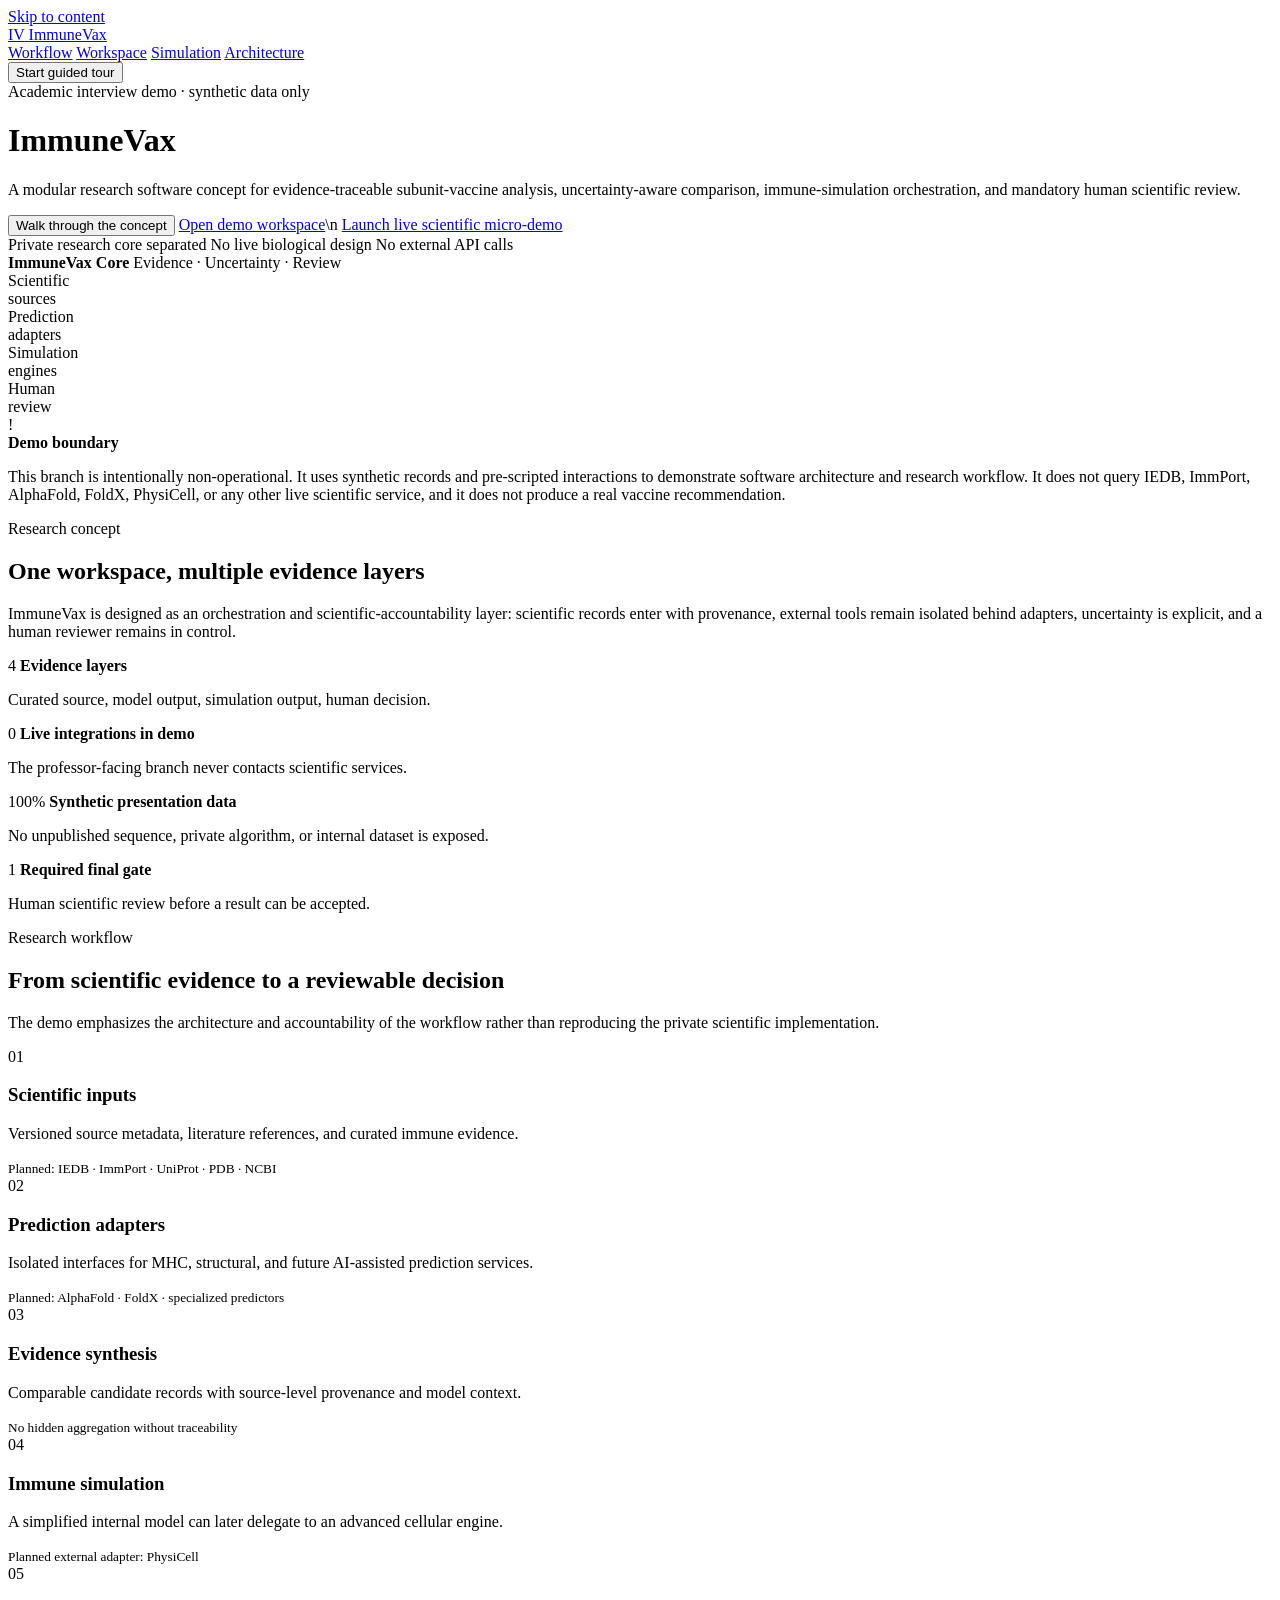
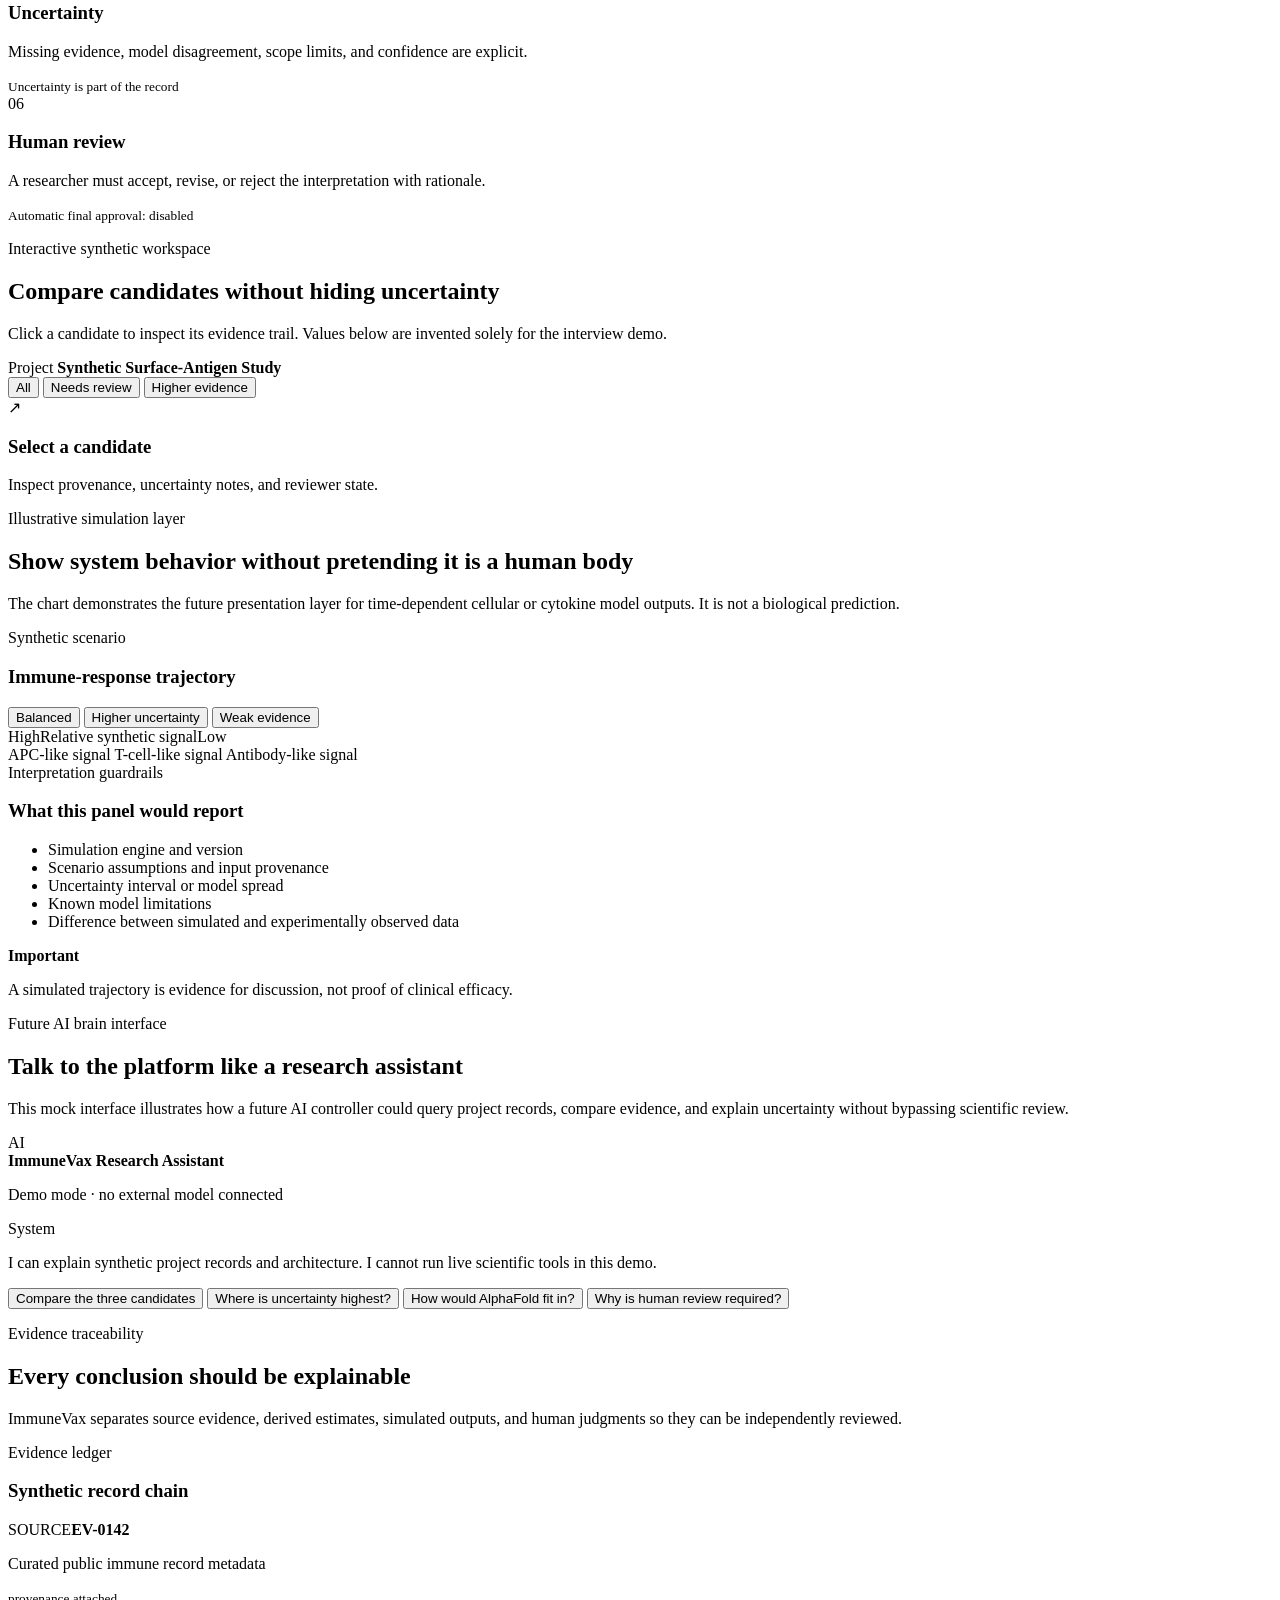
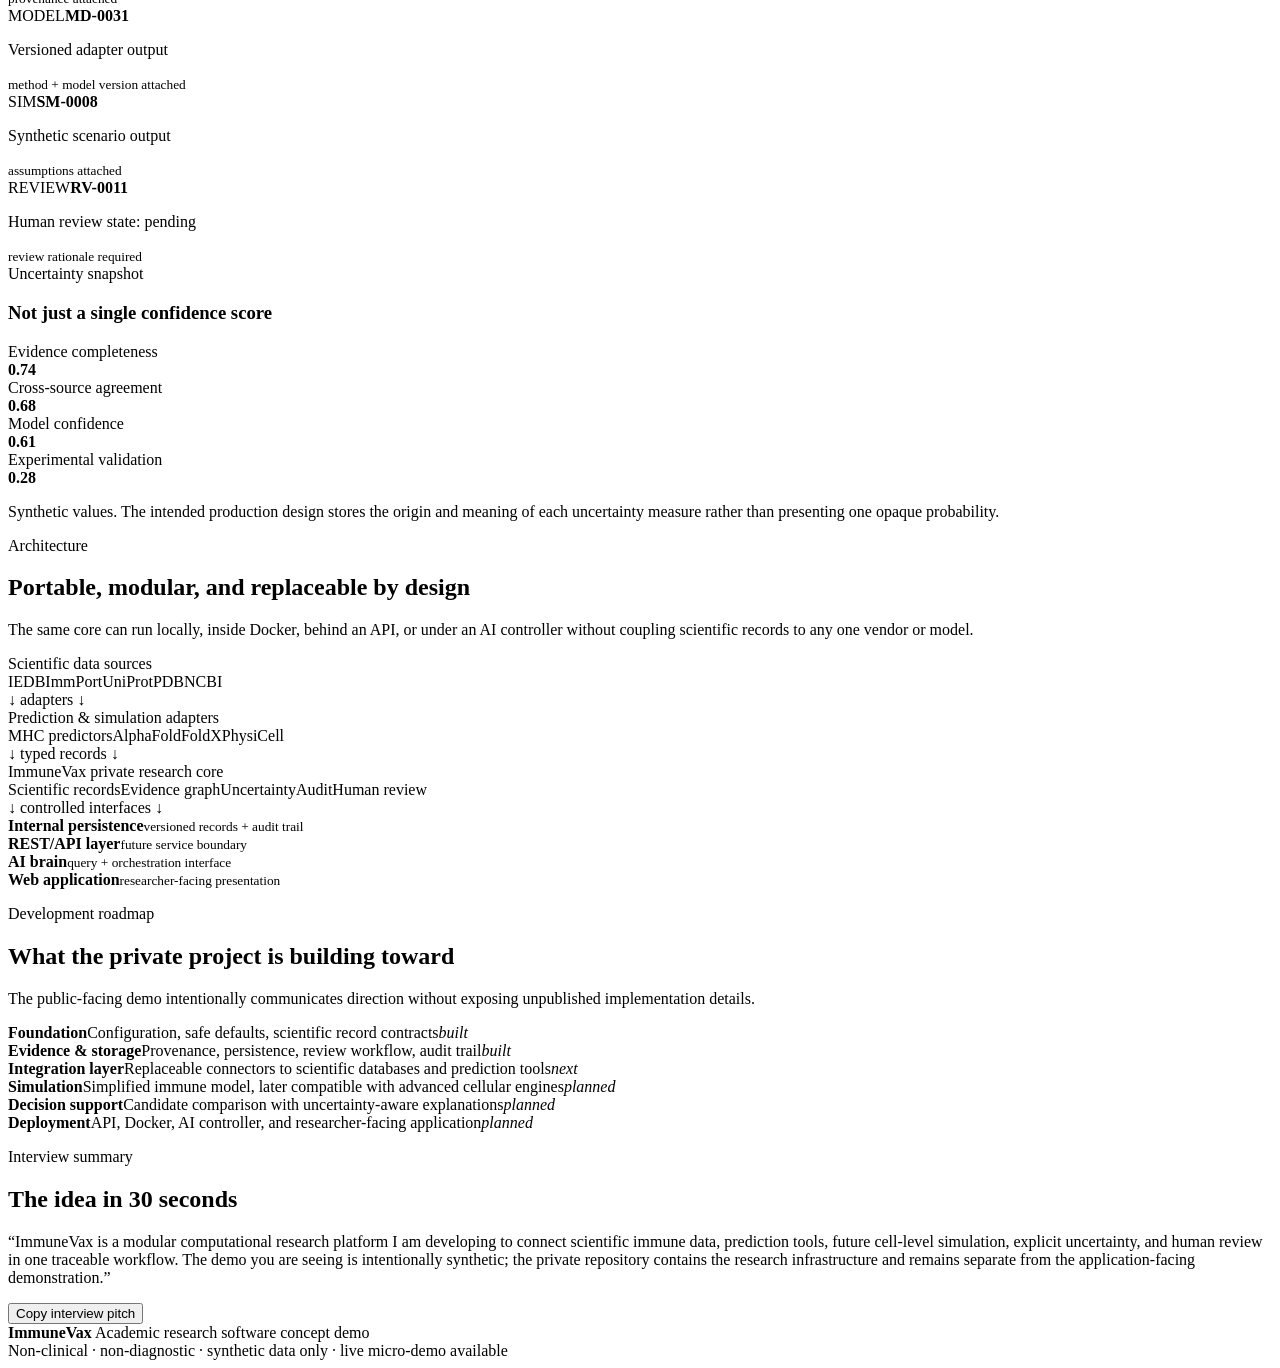
==== index.html @ f4bfb25c "feat: publish standalone ImmuneVax professor demo" ====
<!doctype html>
<html lang="en">
<head>
  <meta charset="utf-8">
  <meta name="viewport" content="width=device-width, initial-scale=1">
  <meta name="description" content="ImmuneVax academic interview demo — a synthetic, non-operational research software concept for evidence-traceable vaccine analysis.">
  <title>ImmuneVax — Academic Research Demo</title>
  <link rel="stylesheet" href="./styles.css">
</head>
<body>
  <a class="skip-link" href="#main">Skip to content</a>

  <nav class="topbar" aria-label="Primary navigation">
    <a class="brand" href="#top" aria-label="ImmuneVax home">
      <span class="brand-mark">IV</span>
      <span>ImmuneVax</span>
    </a>
    <div class="nav-links">
      <a href="#workflow">Workflow</a>
      <a href="#workspace">Workspace</a>
      <a href="#simulation">Simulation</a>
      <a href="#architecture">Architecture</a>
    </div>
    <button id="tourButton" class="button compact primary" type="button">Start guided tour</button>
  </nav>

  <header id="top" class="hero">
    <div class="hero-copy">
      <div class="badge">Academic interview demo · synthetic data only</div>
      <h1>ImmuneVax</h1>
      <p class="hero-kicker">A modular research software concept for evidence-traceable subunit-vaccine analysis, uncertainty-aware comparison, immune-simulation orchestration, and mandatory human scientific review.</p>
      <div class="hero-actions">
        <button id="heroTourButton" class="button primary" type="button">Walk through the concept</button>
        <a href="#workspace" class="button">Open demo workspace</a>\n        <a href="./live-demo.html" class="button live-button">Launch live scientific micro-demo</a>
      </div>
      <div class="hero-meta" aria-label="Demo status">
        <span><i class="dot good"></i> Private research core separated</span>
        <span><i class="dot good"></i> No live biological design</span>
        <span><i class="dot good"></i> No external API calls</span>
      </div>
    </div>

    <div class="hero-visual" aria-label="ImmuneVax architecture preview">
      <div class="orbit orbit-a"></div>
      <div class="orbit orbit-b"></div>
      <div class="core-node">
        <strong>ImmuneVax Core</strong>
        <span>Evidence · Uncertainty · Review</span>
      </div>
      <div class="satellite s1">Scientific<br>sources</div>
      <div class="satellite s2">Prediction<br>adapters</div>
      <div class="satellite s3">Simulation<br>engines</div>
      <div class="satellite s4">Human<br>review</div>
    </div>
  </header>

  <main id="main">
    <section class="notice glass" aria-label="Demo boundary">
      <div class="notice-icon">!</div>
      <div>
        <strong>Demo boundary</strong>
        <p>This branch is intentionally non-operational. It uses synthetic records and pre-scripted interactions to demonstrate software architecture and research workflow. It does not query IEDB, ImmPort, AlphaFold, FoldX, PhysiCell, or any other live scientific service, and it does not produce a real vaccine recommendation.</p>
      </div>
    </section>

    <section id="overview" class="section">
      <div class="section-head">
        <div>
          <p class="eyebrow">Research concept</p>
          <h2>One workspace, multiple evidence layers</h2>
        </div>
        <p>ImmuneVax is designed as an orchestration and scientific-accountability layer: scientific records enter with provenance, external tools remain isolated behind adapters, uncertainty is explicit, and a human reviewer remains in control.</p>
      </div>

      <div class="stat-grid">
        <article class="stat-card glass">
          <span class="stat-number">4</span>
          <strong>Evidence layers</strong>
          <p>Curated source, model output, simulation output, human decision.</p>
        </article>
        <article class="stat-card glass">
          <span class="stat-number">0</span>
          <strong>Live integrations in demo</strong>
          <p>The professor-facing branch never contacts scientific services.</p>
        </article>
        <article class="stat-card glass">
          <span class="stat-number">100%</span>
          <strong>Synthetic presentation data</strong>
          <p>No unpublished sequence, private algorithm, or internal dataset is exposed.</p>
        </article>
        <article class="stat-card glass">
          <span class="stat-number">1</span>
          <strong>Required final gate</strong>
          <p>Human scientific review before a result can be accepted.</p>
        </article>
      </div>
    </section>

    <section id="workflow" class="section tour-stop" data-tour-title="Research workflow" data-tour-text="This is the high-level pipeline I would explain first in an interview: evidence enters, specialized tools stay behind adapters, uncertainty is preserved, and a scientist reviews the result.">
      <div class="section-head">
        <div>
          <p class="eyebrow">Research workflow</p>
          <h2>From scientific evidence to a reviewable decision</h2>
        </div>
        <p>The demo emphasizes the architecture and accountability of the workflow rather than reproducing the private scientific implementation.</p>
      </div>

      <div class="workflow-line">
        <article class="workflow-card active-stage">
          <span>01</span>
          <h3>Scientific inputs</h3>
          <p>Versioned source metadata, literature references, and curated immune evidence.</p>
          <small>Planned: IEDB · ImmPort · UniProt · PDB · NCBI</small>
        </article>
        <article class="workflow-card">
          <span>02</span>
          <h3>Prediction adapters</h3>
          <p>Isolated interfaces for MHC, structural, and future AI-assisted prediction services.</p>
          <small>Planned: AlphaFold · FoldX · specialized predictors</small>
        </article>
        <article class="workflow-card">
          <span>03</span>
          <h3>Evidence synthesis</h3>
          <p>Comparable candidate records with source-level provenance and model context.</p>
          <small>No hidden aggregation without traceability</small>
        </article>
        <article class="workflow-card">
          <span>04</span>
          <h3>Immune simulation</h3>
          <p>A simplified internal model can later delegate to an advanced cellular engine.</p>
          <small>Planned external adapter: PhysiCell</small>
        </article>
        <article class="workflow-card">
          <span>05</span>
          <h3>Uncertainty</h3>
          <p>Missing evidence, model disagreement, scope limits, and confidence are explicit.</p>
          <small>Uncertainty is part of the record</small>
        </article>
        <article class="workflow-card">
          <span>06</span>
          <h3>Human review</h3>
          <p>A researcher must accept, revise, or reject the interpretation with rationale.</p>
          <small>Automatic final approval: disabled</small>
        </article>
      </div>
    </section>

    <section id="workspace" class="section tour-stop" data-tour-title="Candidate workspace" data-tour-text="These are synthetic candidates. The important design point is that one score is never shown alone: evidence completeness, agreement, uncertainty, provenance, and review state stay visible together.">
      <div class="section-head">
        <div>
          <p class="eyebrow">Interactive synthetic workspace</p>
          <h2>Compare candidates without hiding uncertainty</h2>
        </div>
        <p>Click a candidate to inspect its evidence trail. Values below are invented solely for the interview demo.</p>
      </div>

      <div class="workspace-shell glass">
        <div class="workspace-toolbar">
          <div>
            <span class="workspace-label">Project</span>
            <strong>Synthetic Surface-Antigen Study</strong>
          </div>
          <div class="controls" role="group" aria-label="Candidate filters">
            <button class="chip active" data-filter="all" type="button">All</button>
            <button class="chip" data-filter="review" type="button">Needs review</button>
            <button class="chip" data-filter="strong" type="button">Higher evidence</button>
          </div>
        </div>

        <div class="candidate-layout">
          <div id="candidateCards" class="candidate-grid" aria-live="polite"></div>
          <aside id="candidateInspector" class="inspector">
            <div class="inspector-empty">
              <span class="inspector-icon">↗</span>
              <h3>Select a candidate</h3>
              <p>Inspect provenance, uncertainty notes, and reviewer state.</p>
            </div>
          </aside>
        </div>
      </div>
    </section>

    <section id="simulation" class="section tour-stop" data-tour-title="Simulation preview" data-tour-text="This visualization is deliberately illustrative. The long-term architecture lets the same interface work with a simple internal simulator or an external engine such as PhysiCell while keeping the engine replaceable.">
      <div class="section-head">
        <div>
          <p class="eyebrow">Illustrative simulation layer</p>
          <h2>Show system behavior without pretending it is a human body</h2>
        </div>
        <p>The chart demonstrates the future presentation layer for time-dependent cellular or cytokine model outputs. It is not a biological prediction.</p>
      </div>

      <div class="simulation-grid">
        <div class="panel glass">
          <div class="panel-head">
            <div>
              <span class="workspace-label">Synthetic scenario</span>
              <h3>Immune-response trajectory</h3>
            </div>
            <div class="scenario-switch" role="group" aria-label="Synthetic scenario">
              <button class="scenario active" data-scenario="balanced" type="button">Balanced</button>
              <button class="scenario" data-scenario="uncertain" type="button">Higher uncertainty</button>
              <button class="scenario" data-scenario="weak" type="button">Weak evidence</button>
            </div>
          </div>

          <div class="chart-wrap">
            <div class="y-labels"><span>High</span><span>Relative synthetic signal</span><span>Low</span></div>
            <div id="simulationChart" class="chart" aria-label="Synthetic simulation chart"></div>
          </div>
          <div class="chart-legend">
            <span><i class="legend-dot l1"></i> APC-like signal</span>
            <span><i class="legend-dot l2"></i> T-cell-like signal</span>
            <span><i class="legend-dot l3"></i> Antibody-like signal</span>
          </div>
        </div>

        <aside class="panel glass">
          <span class="workspace-label">Interpretation guardrails</span>
          <h3>What this panel would report</h3>
          <ul class="check-list">
            <li>Simulation engine and version</li>
            <li>Scenario assumptions and input provenance</li>
            <li>Uncertainty interval or model spread</li>
            <li>Known model limitations</li>
            <li>Difference between simulated and experimentally observed data</li>
          </ul>
          <div class="guardrail">
            <strong>Important</strong>
            <p>A simulated trajectory is evidence for discussion, not proof of clinical efficacy.</p>
          </div>
        </aside>
      </div>
    </section>

    <section id="ai-interface" class="section tour-stop" data-tour-title="AI brain interface" data-tour-text="The future AI layer is a controller and explainer, not an unrestricted biological designer. In the demo it is completely local and only returns pre-written examples.">
      <div class="section-head">
        <div>
          <p class="eyebrow">Future AI brain interface</p>
          <h2>Talk to the platform like a research assistant</h2>
        </div>
        <p>This mock interface illustrates how a future AI controller could query project records, compare evidence, and explain uncertainty without bypassing scientific review.</p>
      </div>

      <div class="assistant-shell glass">
        <div class="assistant-sidebar">
          <span class="assistant-avatar">AI</span>
          <div>
            <strong>ImmuneVax Research Assistant</strong>
            <p>Demo mode · no external model connected</p>
          </div>
        </div>
        <div class="assistant-main">
          <div id="assistantConversation" class="conversation" aria-live="polite">
            <div class="message system-message">
              <span>System</span>
              <p>I can explain synthetic project records and architecture. I cannot run live scientific tools in this demo.</p>
            </div>
          </div>
          <div class="prompt-chips">
            <button class="prompt-chip" data-prompt="compare" type="button">Compare the three candidates</button>
            <button class="prompt-chip" data-prompt="uncertainty" type="button">Where is uncertainty highest?</button>
            <button class="prompt-chip" data-prompt="architecture" type="button">How would AlphaFold fit in?</button>
            <button class="prompt-chip" data-prompt="review" type="button">Why is human review required?</button>
          </div>
        </div>
      </div>
    </section>

    <section id="evidence" class="section">
      <div class="section-head">
        <div>
          <p class="eyebrow">Evidence traceability</p>
          <h2>Every conclusion should be explainable</h2>
        </div>
        <p>ImmuneVax separates source evidence, derived estimates, simulated outputs, and human judgments so they can be independently reviewed.</p>
      </div>

      <div class="evidence-layout">
        <div class="panel glass">
          <span class="workspace-label">Evidence ledger</span>
          <h3>Synthetic record chain</h3>
          <div class="ledger">
            <div><span class="ledger-type source">SOURCE</span><b>EV-0142</b><p>Curated public immune record metadata</p><small>provenance attached</small></div>
            <div><span class="ledger-type model">MODEL</span><b>MD-0031</b><p>Versioned adapter output</p><small>method + model version attached</small></div>
            <div><span class="ledger-type sim">SIM</span><b>SM-0008</b><p>Synthetic scenario output</p><small>assumptions attached</small></div>
            <div><span class="ledger-type review">REVIEW</span><b>RV-0011</b><p>Human review state: pending</p><small>review rationale required</small></div>
          </div>
        </div>

        <div class="panel glass">
          <span class="workspace-label">Uncertainty snapshot</span>
          <h3>Not just a single confidence score</h3>
          <div class="uncertainty-row"><span>Evidence completeness</span><div class="bar"><i style="width:74%"></i></div><b>0.74</b></div>
          <div class="uncertainty-row"><span>Cross-source agreement</span><div class="bar"><i style="width:68%"></i></div><b>0.68</b></div>
          <div class="uncertainty-row"><span>Model confidence</span><div class="bar"><i style="width:61%"></i></div><b>0.61</b></div>
          <div class="uncertainty-row"><span>Experimental validation</span><div class="bar"><i style="width:28%"></i></div><b>0.28</b></div>
          <p class="small muted">Synthetic values. The intended production design stores the origin and meaning of each uncertainty measure rather than presenting one opaque probability.</p>
        </div>
      </div>
    </section>

    <section id="architecture" class="section tour-stop" data-tour-title="Portable architecture" data-tour-text="The core stays independent from external databases, prediction engines, storage, the web UI, and the future AI brain. That separation is what makes the platform portable and keeps integrations replaceable.">
      <div class="section-head">
        <div>
          <p class="eyebrow">Architecture</p>
          <h2>Portable, modular, and replaceable by design</h2>
        </div>
        <p>The same core can run locally, inside Docker, behind an API, or under an AI controller without coupling scientific records to any one vendor or model.</p>
      </div>

      <div class="architecture-map glass">
        <div class="arch-layer">
          <div class="arch-title">Scientific data sources</div>
          <div class="arch-items">
            <span>IEDB</span><span>ImmPort</span><span>UniProt</span><span>PDB</span><span>NCBI</span>
          </div>
        </div>
        <div class="arch-connector">↓ adapters ↓</div>
        <div class="arch-layer">
          <div class="arch-title">Prediction & simulation adapters</div>
          <div class="arch-items">
            <span>MHC predictors</span><span>AlphaFold</span><span>FoldX</span><span>PhysiCell</span>
          </div>
        </div>
        <div class="arch-connector">↓ typed records ↓</div>
        <div class="arch-layer core-layer">
          <div class="arch-title">ImmuneVax private research core</div>
          <div class="arch-items">
            <span>Scientific records</span><span>Evidence graph</span><span>Uncertainty</span><span>Audit</span><span>Human review</span>
          </div>
        </div>
        <div class="arch-connector">↓ controlled interfaces ↓</div>
        <div class="arch-bottom">
          <div><strong>Internal persistence</strong><small>versioned records + audit trail</small></div>
          <div><strong>REST/API layer</strong><small>future service boundary</small></div>
          <div><strong>AI brain</strong><small>query + orchestration interface</small></div>
          <div><strong>Web application</strong><small>researcher-facing presentation</small></div>
        </div>
      </div>
    </section>

    <section id="roadmap" class="section">
      <div class="section-head">
        <div>
          <p class="eyebrow">Development roadmap</p>
          <h2>What the private project is building toward</h2>
        </div>
        <p>The public-facing demo intentionally communicates direction without exposing unpublished implementation details.</p>
      </div>

      <div class="timeline">
        <div class="done"><b>Foundation</b><span>Configuration, safe defaults, scientific record contracts</span><em>built</em></div>
        <div class="done"><b>Evidence & storage</b><span>Provenance, persistence, review workflow, audit trail</span><em>built</em></div>
        <div class="current"><b>Integration layer</b><span>Replaceable connectors to scientific databases and prediction tools</span><em>next</em></div>
        <div><b>Simulation</b><span>Simplified immune model, later compatible with advanced cellular engines</span><em>planned</em></div>
        <div><b>Decision support</b><span>Candidate comparison with uncertainty-aware explanations</span><em>planned</em></div>
        <div><b>Deployment</b><span>API, Docker, AI controller, and researcher-facing application</span><em>planned</em></div>
      </div>
    </section>

    <section class="section interview-card glass">
      <div>
        <p class="eyebrow">Interview summary</p>
        <h2>The idea in 30 seconds</h2>
        <p>“ImmuneVax is a modular computational research platform I am developing to connect scientific immune data, prediction tools, future cell-level simulation, explicit uncertainty, and human review in one traceable workflow. The demo you are seeing is intentionally synthetic; the private repository contains the research infrastructure and remains separate from the application-facing demonstration.”</p>
      </div>
      <button id="copyPitch" class="button" type="button">Copy interview pitch</button>
    </section>
  </main>

  <footer>
    <div>
      <strong>ImmuneVax</strong>
      <span>Academic research software concept demo</span>
    </div>
    <span>Non-clinical · non-diagnostic · synthetic data only · live micro-demo available</span>
  </footer>

  <div id="tourOverlay" class="tour-overlay" hidden>
    <div class="tour-dialog" role="dialog" aria-modal="true" aria-labelledby="tourTitle">
      <div class="tour-progress"><span id="tourCounter">1 / 5</span><button id="tourClose" type="button" aria-label="Close guided tour">×</button></div>
      <p class="eyebrow">Guided interview tour</p>
      <h3 id="tourTitle"></h3>
      <p id="tourText"></p>
      <div class="tour-actions">
        <button id="tourPrevious" class="button compact" type="button">Previous</button>
        <button id="tourNext" class="button compact primary" type="button">Next</button>
      </div>
    </div>
  </div>

  <div id="toast" class="toast" role="status" aria-live="polite"></div>
  <script src="./app.js"></script>
</body>
</html>
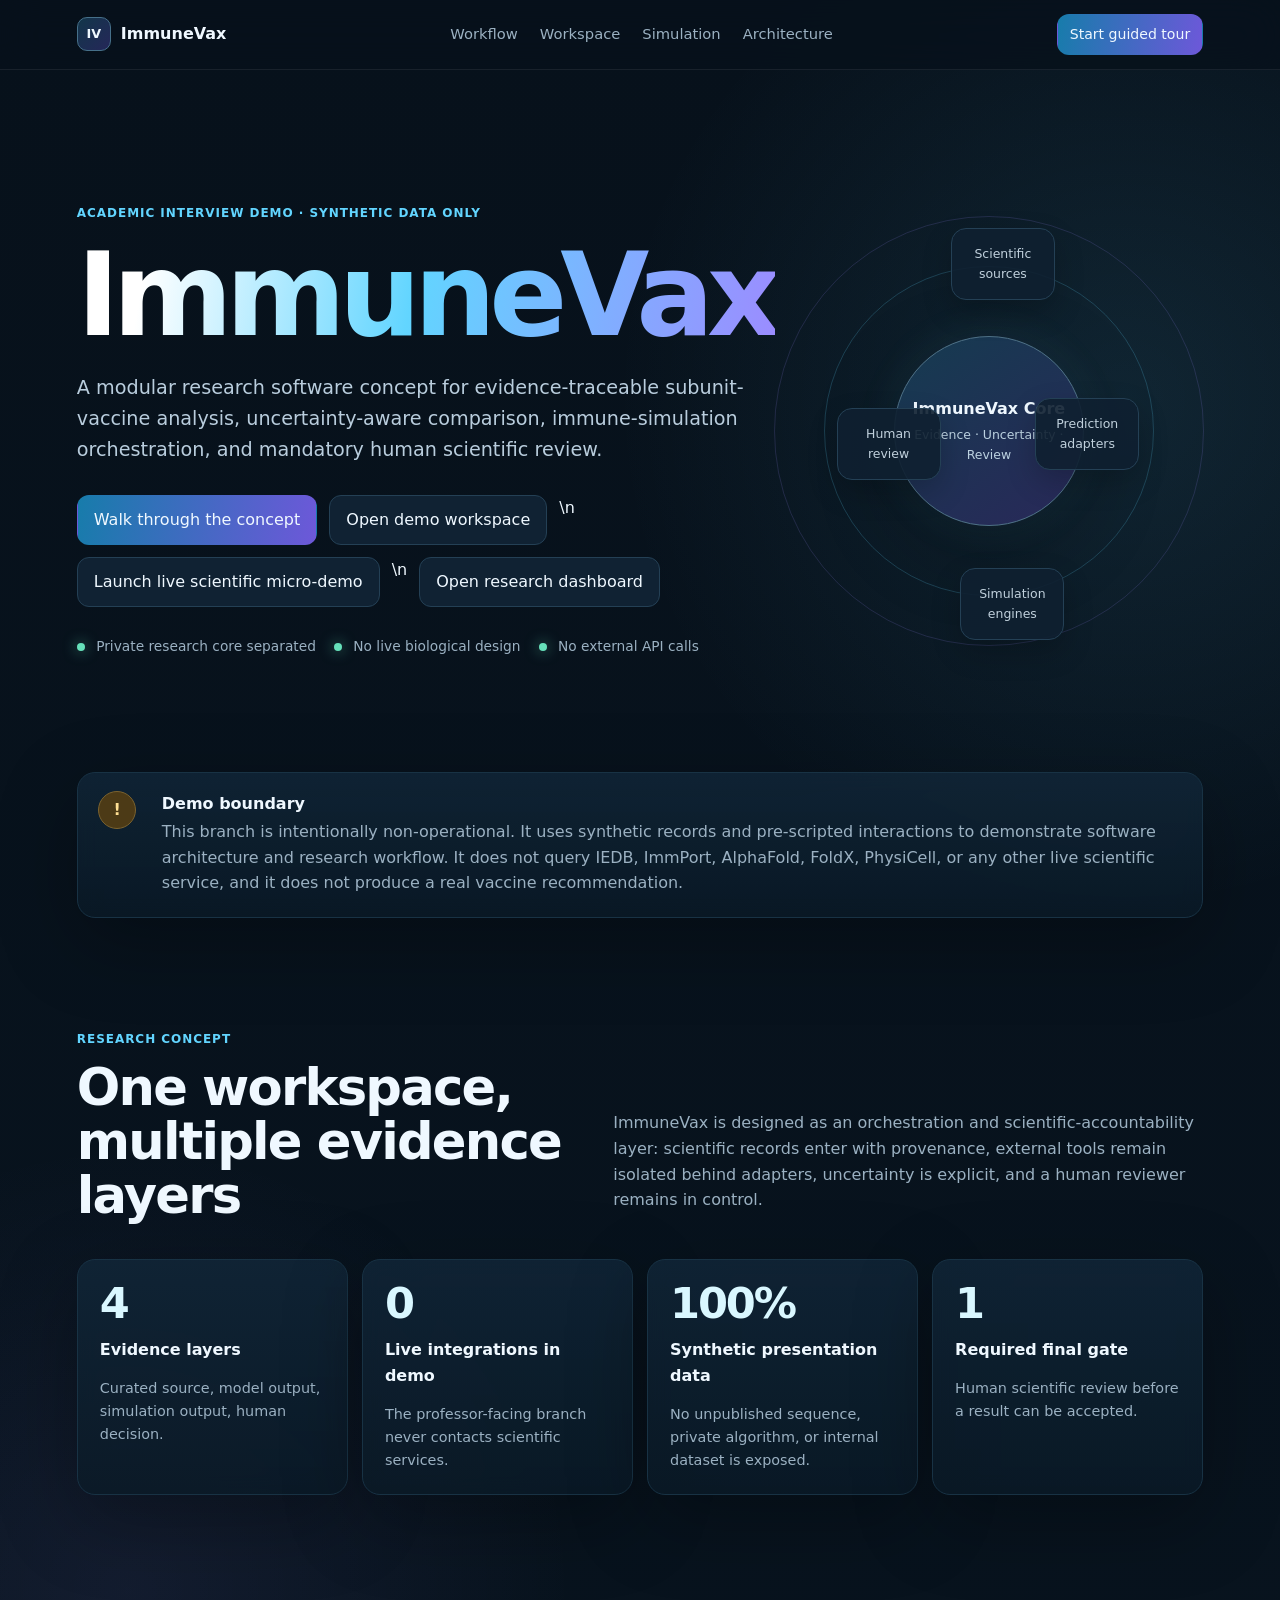
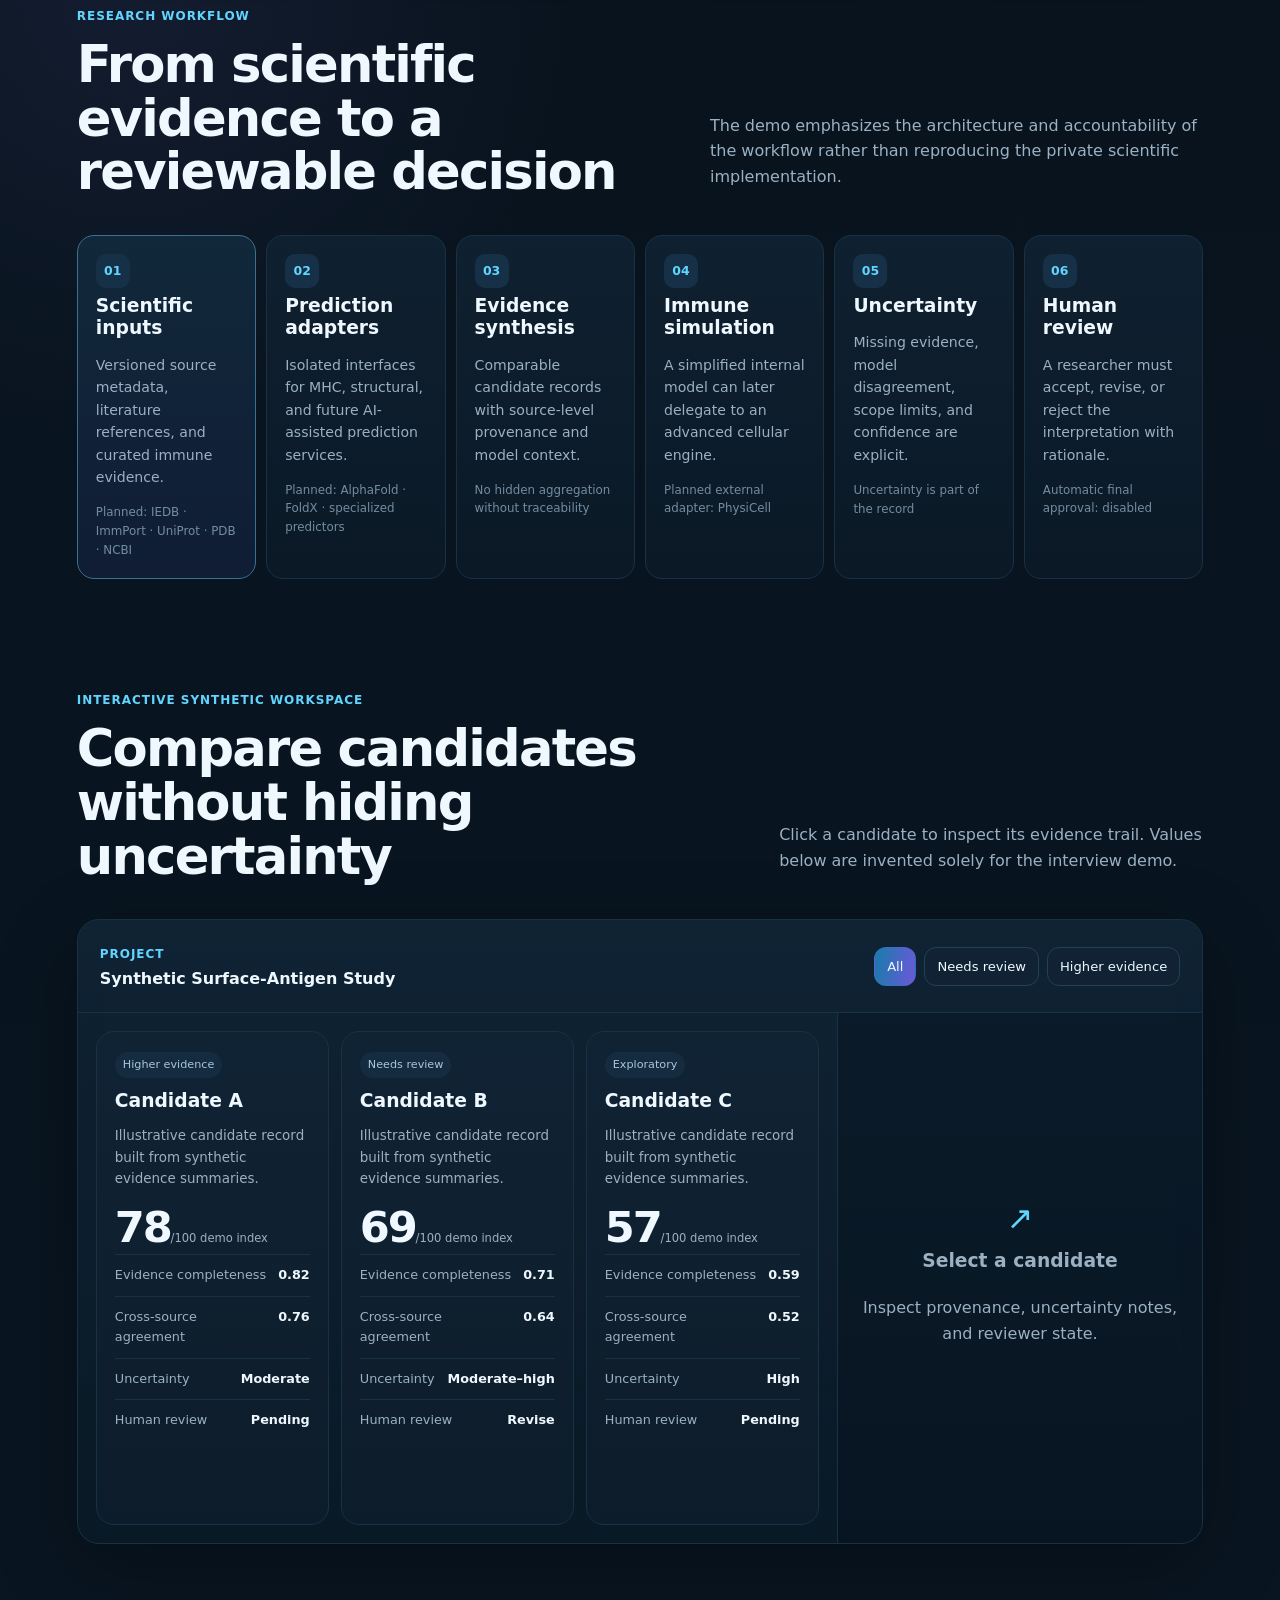
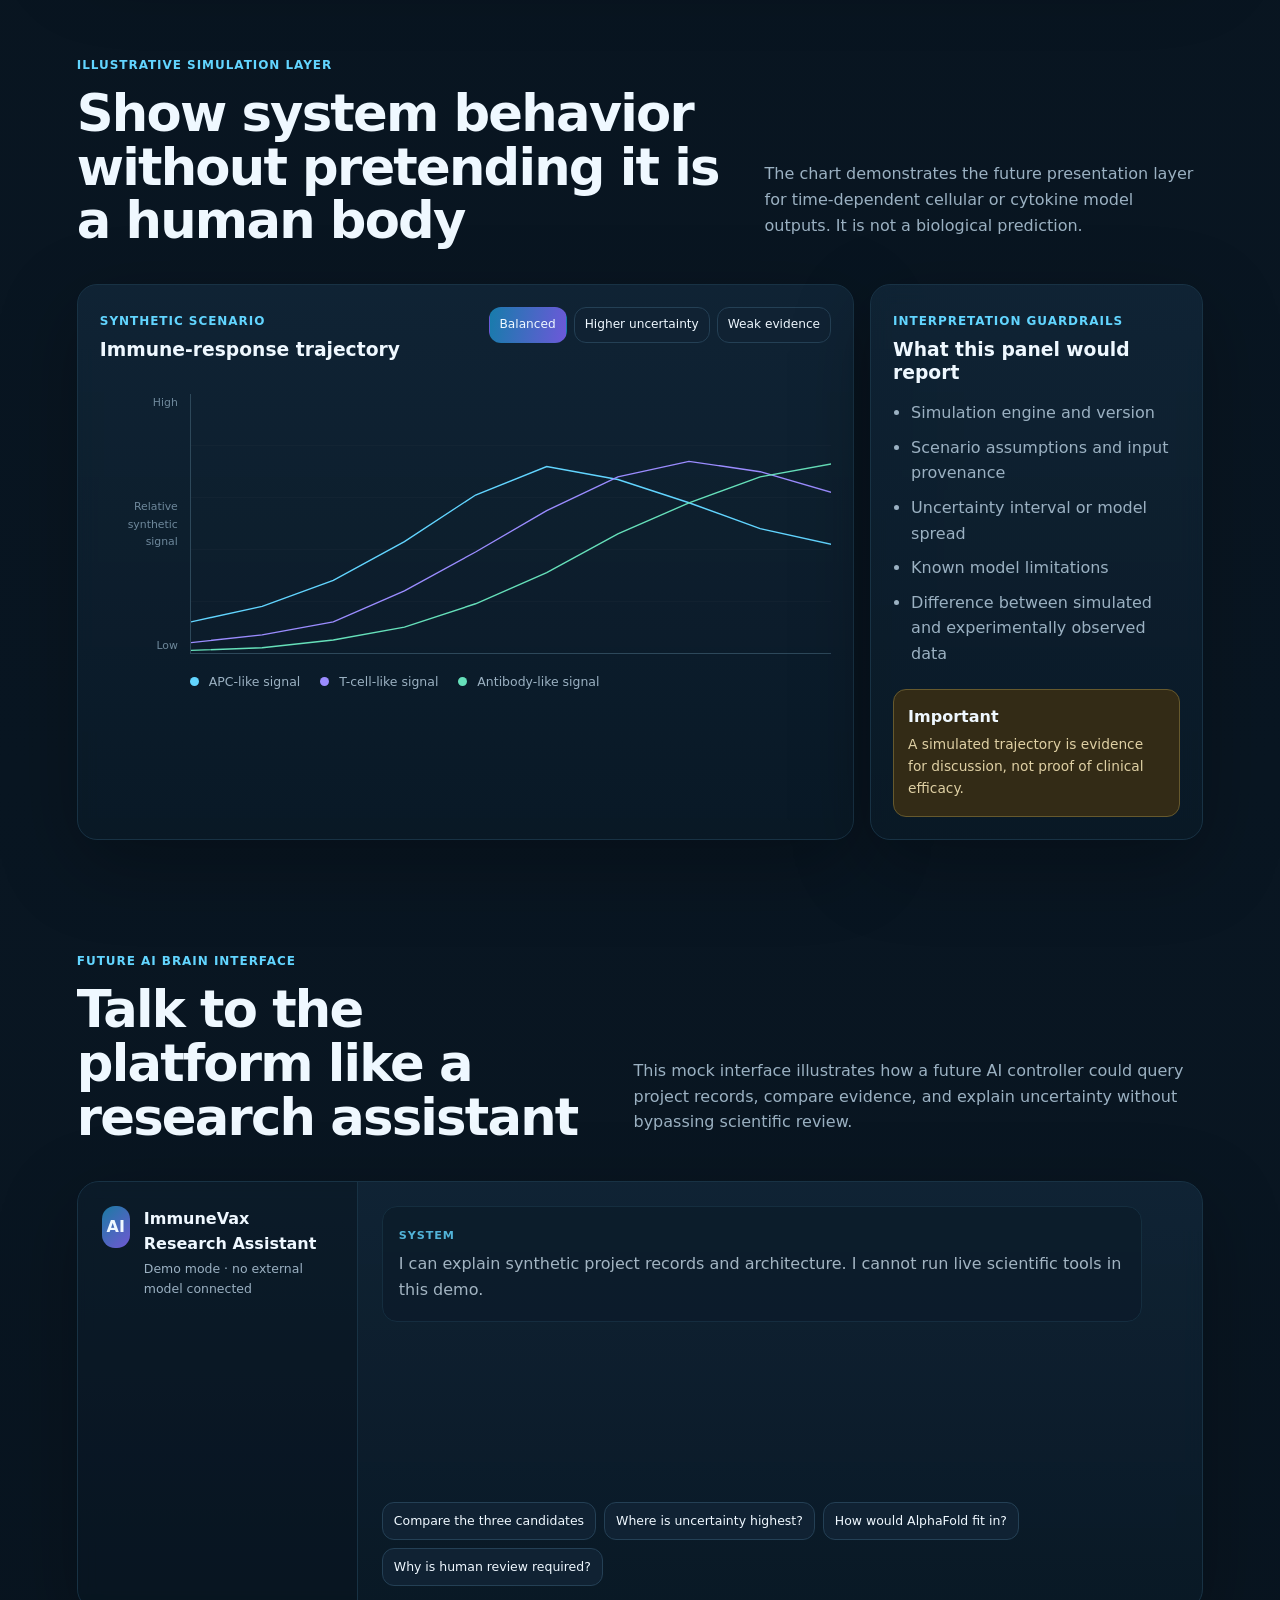
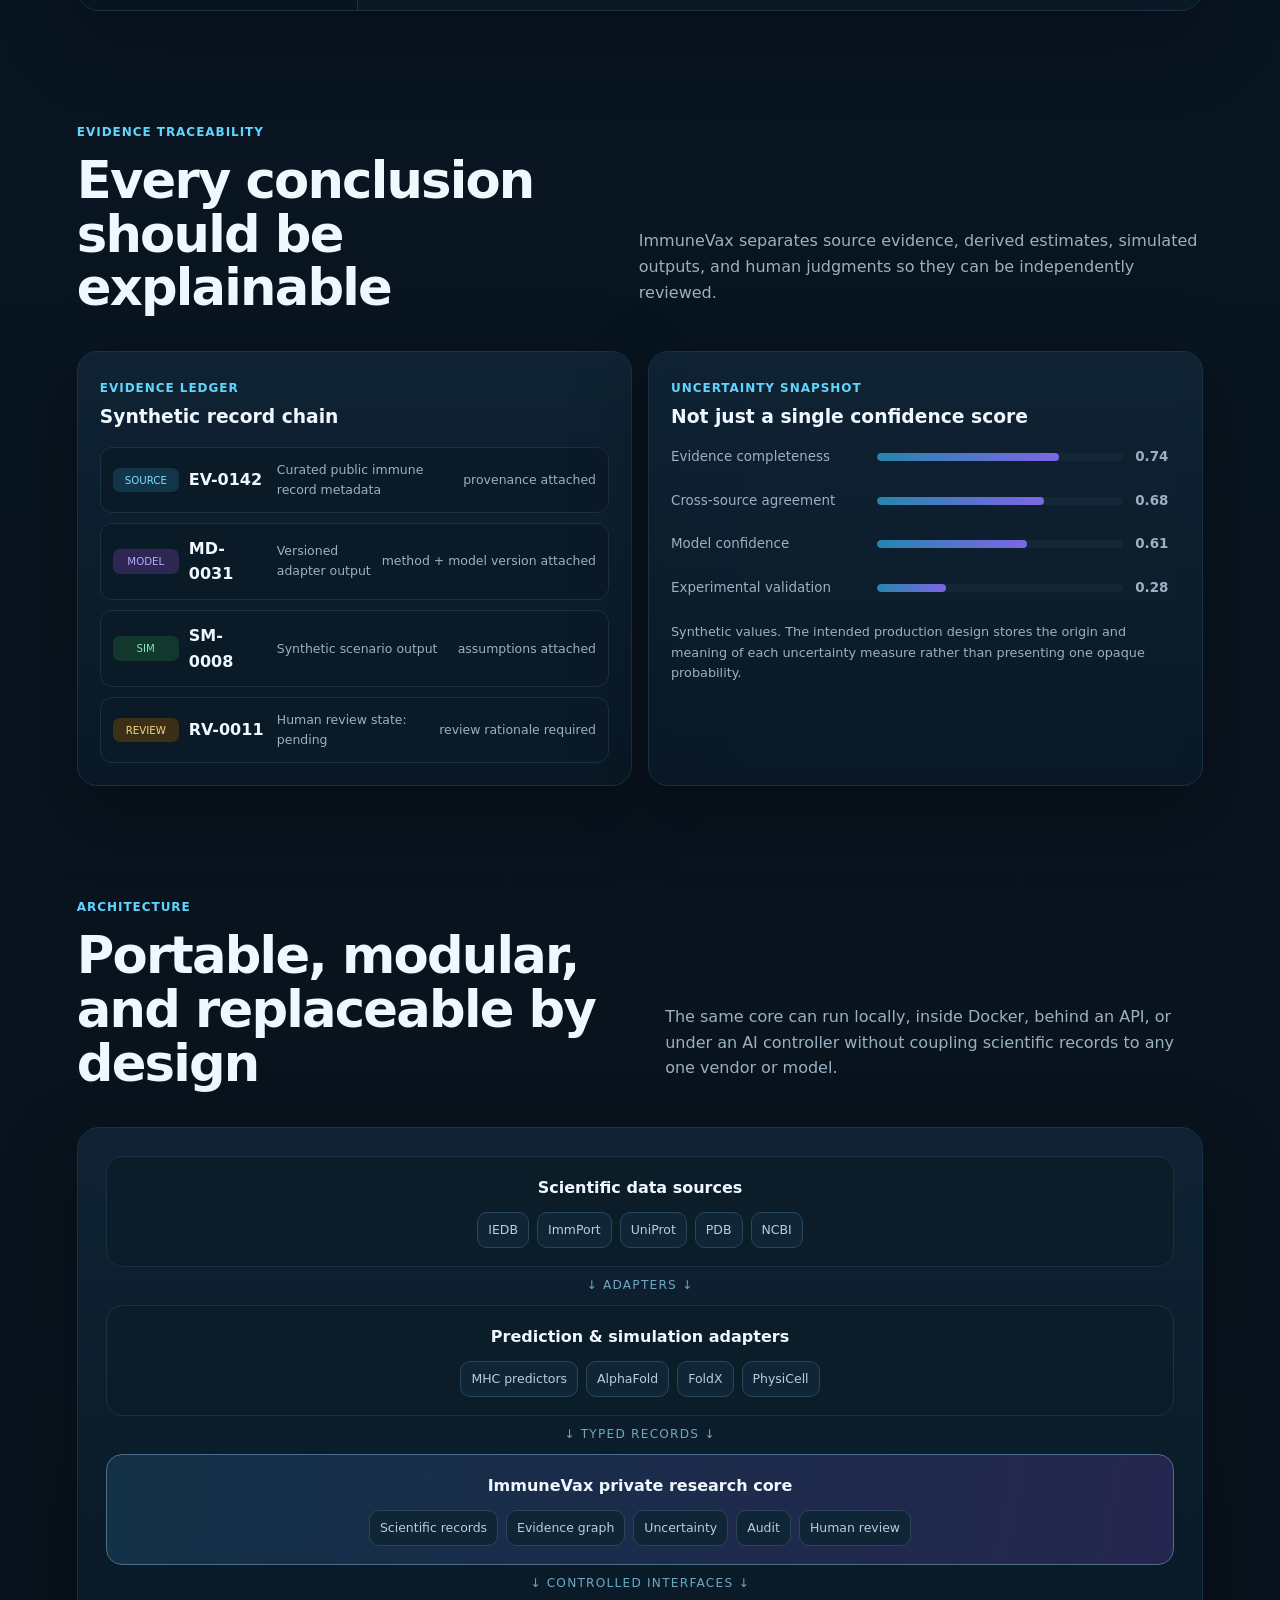
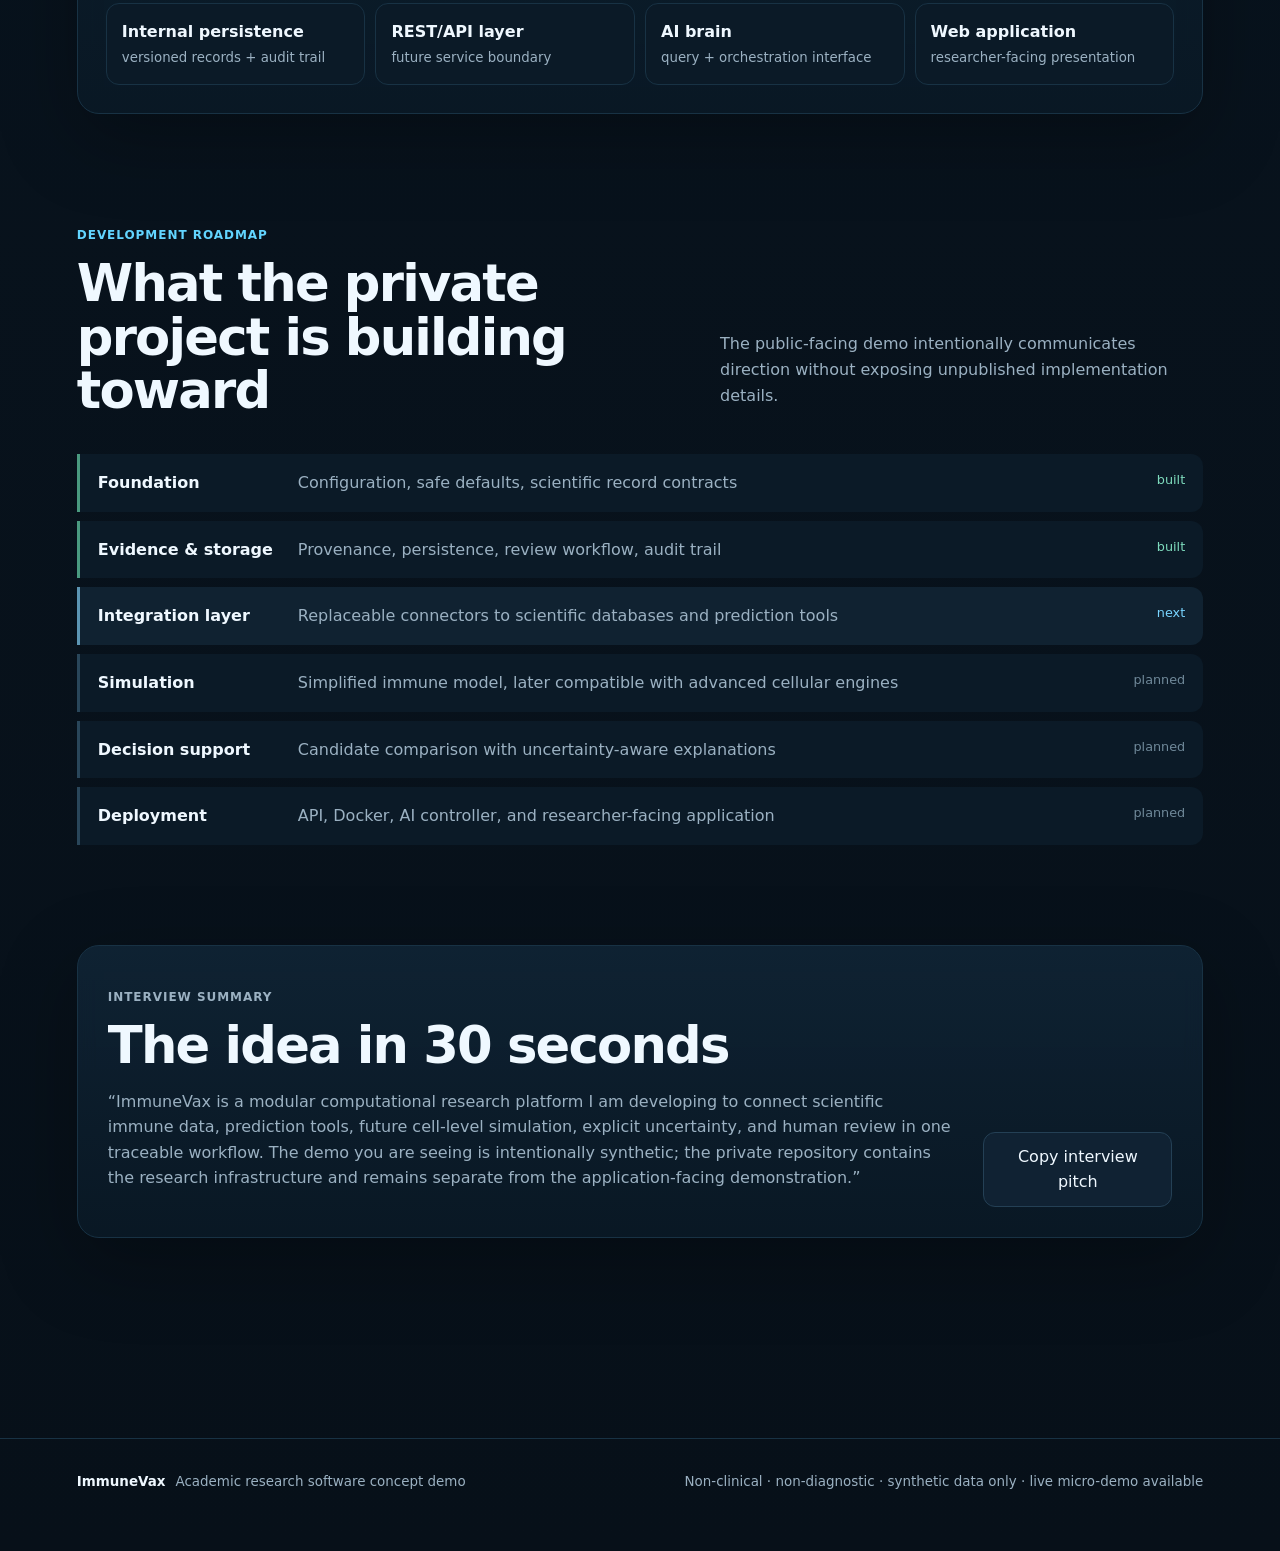
==== commit f407b5c3: "feat(demo): link research dashboard from presentation pages" ====
--- a/index.html
+++ b/index.html
@@ -31,7 +31,7 @@
       <p class="hero-kicker">A modular research software concept for evidence-traceable subunit-vaccine analysis, uncertainty-aware comparison, immune-simulation orchestration, and mandatory human scientific review.</p>
       <div class="hero-actions">
         <button id="heroTourButton" class="button primary" type="button">Walk through the concept</button>
-        <a href="#workspace" class="button">Open demo workspace</a>\n        <a href="./live-demo.html" class="button live-button">Launch live scientific micro-demo</a>
+        <a href="#workspace" class="button">Open demo workspace</a>\n        <a href="./live-demo.html" class="button live-button">Launch live scientific micro-demo</a>\n        <a href="./research-dashboard.html" class="button">Open research dashboard</a>
       </div>
       <div class="hero-meta" aria-label="Demo status">
         <span><i class="dot good"></i> Private research core separated</span>
--- a/styles.css
+++ b/styles.css
@@ -0,0 +1,204 @@
+:root{
+  --bg:#07111b;
+  --bg2:#0b1724;
+  --panel:#0f2030;
+  --panel2:#12283b;
+  --line:#244055;
+  --line-soft:#183244;
+  --text:#eff8ff;
+  --muted:#9bb1c2;
+  --accent:#62d5ff;
+  --accent2:#9b8cff;
+  --mint:#66e0ba;
+  --warning:#f8ca63;
+  --danger:#ff8c8c;
+  --shadow:0 24px 80px rgba(0,0,0,.28);
+}
+*{box-sizing:border-box}
+html{scroll-behavior:smooth}
+body{margin:0;font-family:Inter,ui-sans-serif,system-ui,-apple-system,BlinkMacSystemFont,"Segoe UI",sans-serif;background:
+radial-gradient(circle at 88% 5%,rgba(98,213,255,.10),transparent 32rem),
+radial-gradient(circle at 10% 20%,rgba(155,140,255,.08),transparent 28rem),
+linear-gradient(180deg,var(--bg),#091622 50%,#071019);color:var(--text);line-height:1.6}
+button,a{font:inherit}
+a{color:inherit}
+button{border:0}
+.skip-link{position:absolute;left:-999px;top:10px;background:#fff;color:#000;padding:8px 12px;z-index:100}
+.skip-link:focus{left:10px}
+.topbar{position:sticky;top:0;z-index:30;display:flex;align-items:center;justify-content:space-between;gap:24px;padding:14px 6vw;border-bottom:1px solid rgba(255,255,255,.07);background:rgba(7,17,27,.78);backdrop-filter:blur(20px)}
+.brand{display:flex;align-items:center;gap:10px;text-decoration:none;font-weight:800}
+.brand-mark{display:inline-grid;place-items:center;width:34px;height:34px;border:1px solid #46708a;border-radius:10px;background:linear-gradient(135deg,#12364a,#252759);font-size:.8rem}
+.nav-links{display:flex;gap:22px;color:var(--muted);font-size:.92rem}
+.nav-links a{text-decoration:none}
+.nav-links a:hover{color:var(--text)}
+.button,.chip,.scenario,.prompt-chip{border:1px solid var(--line);background:#102233;color:var(--text);padding:11px 16px;border-radius:12px;text-decoration:none;cursor:pointer;transition:.2s ease}
+.button:hover,.chip:hover,.scenario:hover,.prompt-chip:hover{transform:translateY(-1px);border-color:#477089;background:#132a3e}
+.button.primary,.chip.active,.scenario.active{background:linear-gradient(100deg,#177cab,#6d58d9);border-color:transparent}
+.button.compact{padding:8px 12px;font-size:.88rem}
+.hero{max-width:1380px;margin:auto;padding:92px 6vw 72px;display:grid;grid-template-columns:1.15fr .85fr;gap:56px;align-items:center;min-height:78vh}
+.badge,.eyebrow,.workspace-label{letter-spacing:.08em;text-transform:uppercase;font-size:.75rem;color:var(--accent);font-weight:750}
+h1{font-size:clamp(3.8rem,9vw,7.6rem);line-height:.9;margin:.18em 0 .22em;letter-spacing:-.06em;background:linear-gradient(100deg,#fff 10%,var(--accent) 48%,var(--accent2));-webkit-background-clip:text;color:transparent}
+h2{font-size:clamp(2rem,4vw,3.35rem);line-height:1.05;letter-spacing:-.035em;margin:.12em 0}
+h3{margin:.35em 0;line-height:1.2}
+.hero-kicker{font-size:1.2rem;color:#b9cddd;max-width:780px}
+.hero-actions{display:flex;gap:12px;margin-top:30px;flex-wrap:wrap}
+.hero-meta{display:flex;gap:18px;flex-wrap:wrap;margin-top:28px;color:var(--muted);font-size:.86rem}
+.dot{display:inline-block;width:8px;height:8px;border-radius:50%;margin-right:7px;background:#607789}
+.dot.good{background:var(--mint);box-shadow:0 0 14px rgba(102,224,186,.65)}
+.hero-visual{position:relative;height:460px;display:grid;place-items:center;isolation:isolate}
+.hero-visual:before{content:"";position:absolute;width:260px;height:260px;border-radius:50%;background:radial-gradient(circle,rgba(98,213,255,.17),transparent 68%);filter:blur(8px)}
+.orbit{position:absolute;border:1px solid rgba(98,213,255,.2);border-radius:50%}
+.orbit-a{width:330px;height:330px}
+.orbit-b{width:430px;height:430px;border-color:rgba(155,140,255,.16)}
+.core-node{z-index:3;width:190px;height:190px;border-radius:50%;display:flex;flex-direction:column;align-items:center;justify-content:center;text-align:center;background:linear-gradient(145deg,#153b50,#292859);border:1px solid #4f7187;box-shadow:var(--shadow)}
+.core-node span{font-size:.78rem;color:#bcd2e1;margin-top:4px}
+.satellite{position:absolute;z-index:3;width:104px;height:72px;border:1px solid var(--line);border-radius:15px;background:rgba(15,32,48,.9);display:grid;place-items:center;text-align:center;font-size:.78rem;color:#c0d0dc;box-shadow:0 12px 30px rgba(0,0,0,.2)}
+.s1{top:27px;left:38%}.s2{right:8px;top:43%}.s3{bottom:21px;left:41%}.s4{left:6px;top:45%}
+main{max-width:1380px;margin:auto;padding:0 6vw 100px}
+.section{margin:100px 0}
+.glass{background:linear-gradient(180deg,rgba(18,40,59,.75),rgba(10,26,39,.8));border:1px solid var(--line-soft);box-shadow:var(--shadow);backdrop-filter:blur(10px)}
+.notice{display:grid;grid-template-columns:48px 1fr;gap:16px;padding:18px 20px;border-radius:18px}
+.notice p{margin:.2em 0;color:var(--muted)}
+.notice-icon{width:38px;height:38px;border-radius:50%;display:grid;place-items:center;background:#4c3a16;color:#ffdf93;border:1px solid #7b632f;font-weight:800}
+.section-head{display:flex;justify-content:space-between;align-items:end;gap:34px;margin-bottom:30px}
+.section-head>p{max-width:590px;color:var(--muted)}
+.stat-grid{display:grid;grid-template-columns:repeat(4,1fr);gap:14px}
+.stat-card{padding:22px;border-radius:18px}
+.stat-number{display:block;font-size:2.7rem;line-height:1;font-weight:850;letter-spacing:-.05em;color:#d9f7ff;margin-bottom:12px}
+.stat-card p{color:var(--muted);font-size:.9rem;margin-bottom:0}
+.workflow-line{display:grid;grid-template-columns:repeat(6,1fr);gap:10px}
+.workflow-card{position:relative;padding:18px;border:1px solid var(--line-soft);background:linear-gradient(180deg,#0f2030,#0b1926);border-radius:17px;min-height:240px}
+.workflow-card span{display:inline-grid;place-items:center;width:34px;height:34px;border-radius:10px;background:#163147;color:var(--accent);font-weight:800;font-size:.78rem}
+.workflow-card p{color:var(--muted);font-size:.88rem}
+.workflow-card small{display:block;color:#728da1;font-size:.74rem;margin-top:14px}
+.workflow-card.active-stage{border-color:#3b718e;background:linear-gradient(180deg,#11283a,#101d35)}
+.workspace-shell{border-radius:22px;overflow:hidden}
+.workspace-toolbar{display:flex;justify-content:space-between;gap:22px;align-items:center;padding:20px 22px;border-bottom:1px solid var(--line-soft)}
+.workspace-toolbar strong{display:block}
+.controls{display:flex;gap:8px;flex-wrap:wrap}
+.chip{padding:8px 12px;font-size:.82rem}
+.candidate-layout{display:grid;grid-template-columns:1.35fr .65fr;min-height:530px}
+.candidate-grid{display:grid;grid-template-columns:repeat(3,1fr);gap:12px;padding:18px}
+.candidate{position:relative;background:linear-gradient(180deg,#102334,#0d1c2a);border:1px solid var(--line-soft);border-radius:18px;padding:18px;cursor:pointer;transition:.2s ease}
+.candidate:hover,.candidate.selected{border-color:#4881a0;transform:translateY(-2px);background:linear-gradient(180deg,#132b3f,#101f31)}
+.candidate .status{display:inline-block;font-size:.7rem;padding:4px 8px;border-radius:999px;background:#142b40;color:#a9c7d9}
+.candidate h3{margin-top:12px}
+.candidate p{color:var(--muted);font-size:.84rem}
+.score{font-size:2.7rem;font-weight:850;line-height:1;margin:16px 0 5px;letter-spacing:-.05em}
+.score small{font-size:.72rem;color:var(--muted);font-weight:500;letter-spacing:0}
+.metric{display:flex;justify-content:space-between;gap:12px;border-top:1px solid var(--line-soft);padding:10px 0;color:var(--muted);font-size:.8rem}
+.metric b{color:var(--text)}
+.inspector{padding:24px;border-left:1px solid var(--line-soft);background:rgba(5,17,26,.35)}
+.inspector-empty{height:100%;display:flex;flex-direction:column;justify-content:center;align-items:center;text-align:center;color:var(--muted)}
+.inspector-icon{font-size:2rem;color:var(--accent)}
+.inspector-section{margin:22px 0;padding-top:18px;border-top:1px solid var(--line-soft)}
+.inspector-section h4{margin:0 0 10px}
+.inspector-row{display:flex;justify-content:space-between;gap:18px;padding:7px 0;color:var(--muted);font-size:.84rem}
+.inspector-row b{color:var(--text);text-align:right}
+.provenance{display:grid;gap:8px}
+.provenance div{padding:10px;border-radius:11px;background:#0c1a27;border:1px solid var(--line-soft);font-size:.78rem;color:var(--muted)}
+.provenance b{color:#d8ebf7}
+.simulation-grid{display:grid;grid-template-columns:1.4fr .6fr;gap:16px}
+.panel{border-radius:20px;padding:22px}
+.panel-head{display:flex;justify-content:space-between;gap:20px;align-items:start}
+.scenario-switch{display:flex;gap:7px;flex-wrap:wrap;justify-content:flex-end}
+.scenario{padding:7px 10px;font-size:.76rem}
+.chart-wrap{display:grid;grid-template-columns:78px 1fr;gap:12px;margin-top:26px}
+.y-labels{height:260px;display:flex;flex-direction:column;justify-content:space-between;color:#6f899c;font-size:.68rem;text-align:right}
+.chart{position:relative;height:260px;border-left:1px solid #2d485a;border-bottom:1px solid #2d485a;background:repeating-linear-gradient(to top,transparent 0,transparent 51px,rgba(255,255,255,.04) 52px);overflow:hidden}
+.chart-line{position:absolute;left:0;right:0;top:0;bottom:0}
+.chart svg{width:100%;height:100%;overflow:visible}
+.chart-legend{display:flex;gap:20px;flex-wrap:wrap;margin:18px 0 0 90px;color:var(--muted);font-size:.78rem}
+.legend-dot{display:inline-block;width:9px;height:9px;border-radius:50%;margin-right:6px}
+.l1{background:#62d5ff}.l2{background:#9b8cff}.l3{background:#66e0ba}
+.check-list{padding-left:18px;color:var(--muted)}
+.check-list li{margin:9px 0}
+.guardrail{margin-top:22px;padding:14px;border-radius:13px;background:#332b16;border:1px solid #66592d}
+.guardrail p{margin:.25em 0;color:#dfd0a4;font-size:.86rem}
+.assistant-shell{border-radius:22px;display:grid;grid-template-columns:280px 1fr;overflow:hidden;min-height:430px}
+.assistant-sidebar{padding:24px;border-right:1px solid var(--line-soft);background:rgba(7,17,27,.4);display:flex;gap:14px;align-items:flex-start}
+.assistant-avatar{width:42px;height:42px;border-radius:13px;background:linear-gradient(135deg,#1b7ba3,#7058d3);display:grid;place-items:center;font-weight:900}
+.assistant-sidebar p{font-size:.78rem;color:var(--muted);margin:.2em 0}
+.assistant-main{padding:24px;display:flex;flex-direction:column}
+.conversation{flex:1;display:flex;flex-direction:column;gap:12px}
+.message{max-width:760px;padding:14px 16px;border-radius:15px;background:#0d1d2b;border:1px solid var(--line-soft)}
+.message span{font-size:.7rem;text-transform:uppercase;letter-spacing:.08em;color:var(--accent);font-weight:700}
+.message p{margin:.3em 0;color:#c4d6e3}
+.user-message{align-self:flex-end;background:#172243}
+.assistant-message{align-self:flex-start}
+.system-message{opacity:.82}
+.prompt-chips{display:flex;gap:8px;flex-wrap:wrap;margin-top:22px}
+.prompt-chip{padding:8px 11px;font-size:.78rem}
+.evidence-layout{display:grid;grid-template-columns:1fr 1fr;gap:16px}
+.ledger{display:grid;gap:10px;margin-top:18px}
+.ledger>div{display:grid;grid-template-columns:66px 78px 1fr auto;gap:10px;align-items:center;padding:12px;border-radius:12px;border:1px solid var(--line-soft);background:#0b1a27}
+.ledger p,.ledger small{margin:0;color:var(--muted);font-size:.78rem}
+.ledger-type{font-size:.64rem;padding:4px 6px;border-radius:7px;text-align:center}
+.source{background:#12354a;color:#7bdcff}.model{background:#2e2753;color:#b6a8ff}.sim{background:#12372d;color:#7fe4bf}.review{background:#3b3017;color:#f1d37d}
+.uncertainty-row{display:grid;grid-template-columns:1.1fr 1.4fr 45px;gap:12px;align-items:center;padding:11px 0;color:var(--muted);font-size:.84rem}
+.bar{height:8px;border-radius:999px;background:#132736;overflow:hidden}
+.bar i{display:block;height:100%;border-radius:inherit;background:linear-gradient(90deg,#2586ad,#7f65e5)}
+.small{font-size:.8rem}.muted{color:var(--muted)}
+.architecture-map{padding:28px;border-radius:22px}
+.arch-layer{text-align:center;padding:18px;border:1px solid var(--line-soft);border-radius:16px;background:#0c1d2a}
+.arch-title{font-weight:800;margin-bottom:12px}
+.arch-items{display:flex;justify-content:center;gap:8px;flex-wrap:wrap}
+.arch-items span{padding:7px 10px;border:1px solid #29465a;border-radius:10px;color:#b9cedc;font-size:.78rem;background:#102636}
+.arch-connector{text-align:center;color:#6fa7c1;padding:9px;font-size:.76rem;text-transform:uppercase;letter-spacing:.1em}
+.core-layer{background:linear-gradient(100deg,#123147,#25264f);border-color:#4d6c8b}
+.arch-bottom{display:grid;grid-template-columns:repeat(4,1fr);gap:10px}
+.arch-bottom>div{padding:15px;border:1px solid var(--line-soft);border-radius:13px;background:#0b1a27}
+.arch-bottom small{display:block;color:var(--muted);margin-top:3px}
+.timeline{display:grid;gap:9px}
+.timeline>div{display:grid;grid-template-columns:180px 1fr 80px;gap:20px;padding:16px 18px;border-left:3px solid #29465a;background:#0b1a27;border-radius:0 12px 12px 0}
+.timeline span{color:var(--muted)}
+.timeline em{font-style:normal;text-align:right;color:#70899a;font-size:.8rem}
+.timeline .done{border-left-color:#4a9a80}.timeline .done em{color:#7edbbd}
+.timeline .current{border-left-color:#5c95b3;background:#102231}.timeline .current em{color:#79d5ff}
+.interview-card{padding:30px;border-radius:22px;display:flex;align-items:end;justify-content:space-between;gap:30px}
+.interview-card p{max-width:900px;color:var(--muted)}
+footer{max-width:1380px;margin:auto;padding:32px 6vw 58px;border-top:1px solid var(--line-soft);display:flex;justify-content:space-between;gap:20px;color:var(--muted);font-size:.84rem}
+footer div{display:flex;gap:10px}footer strong{color:var(--text)}
+.tour-overlay{position:fixed;inset:0;z-index:100;background:rgba(2,8,12,.72);backdrop-filter:blur(8px);display:grid;place-items:center;padding:20px}
+.tour-overlay[hidden]{display:none}
+.tour-dialog{width:min(560px,96vw);border:1px solid #37647e;border-radius:20px;background:#0c1c29;padding:24px;box-shadow:0 30px 100px #000}
+.tour-progress{display:flex;justify-content:space-between;color:var(--muted);font-size:.8rem}
+.tour-progress button{background:transparent;color:#c8d9e4;font-size:1.5rem;cursor:pointer}
+.tour-dialog p{color:var(--muted)}
+.tour-actions{display:flex;justify-content:space-between;margin-top:20px}
+.tour-highlight{outline:2px solid var(--accent);outline-offset:7px;border-radius:18px}
+.toast{position:fixed;right:22px;bottom:22px;background:#0f2a22;border:1px solid #2e6d59;color:#d9fff1;padding:11px 14px;border-radius:12px;opacity:0;pointer-events:none;transform:translateY(10px);transition:.25s}
+.toast.show{opacity:1;transform:translateY(0)}
+@media(max-width:1120px){
+  .workflow-line{grid-template-columns:repeat(3,1fr)}
+  .stat-grid{grid-template-columns:repeat(2,1fr)}
+  .candidate-layout{grid-template-columns:1fr}
+  .inspector{border-left:0;border-top:1px solid var(--line-soft)}
+  .arch-bottom{grid-template-columns:repeat(2,1fr)}
+}
+@media(max-width:850px){
+  .topbar .nav-links{display:none}
+  .hero{grid-template-columns:1fr;padding-top:60px}
+  .hero-visual{height:390px}
+  .section-head{display:block}
+  .simulation-grid,.evidence-layout{grid-template-columns:1fr}
+  .assistant-shell{grid-template-columns:1fr}
+  .assistant-sidebar{border-right:0;border-bottom:1px solid var(--line-soft)}
+  .candidate-grid{grid-template-columns:1fr}
+  .workspace-toolbar,.panel-head{align-items:flex-start;flex-direction:column}
+  .scenario-switch{justify-content:flex-start}
+  .ledger>div{grid-template-columns:66px 70px 1fr}.ledger small{display:none}
+}
+@media(max-width:600px){
+  .topbar{padding:12px 4vw}.topbar #tourButton{display:none}
+  .hero{padding-left:5vw;padding-right:5vw}
+  .hero-visual{transform:scale(.82);margin:-40px 0}
+  main{padding-left:5vw;padding-right:5vw}
+  .workflow-line,.stat-grid,.arch-bottom{grid-template-columns:1fr}
+  .workflow-card{min-height:unset}
+  .chart-wrap{grid-template-columns:1fr}.y-labels{display:none}.chart-legend{margin-left:0}
+  .timeline>div{grid-template-columns:1fr;gap:4px}.timeline em{text-align:left}
+  .interview-card{align-items:flex-start;flex-direction:column}
+  footer{display:block;padding-left:5vw;padding-right:5vw}
+  footer div{display:block;margin-bottom:8px}
+}
